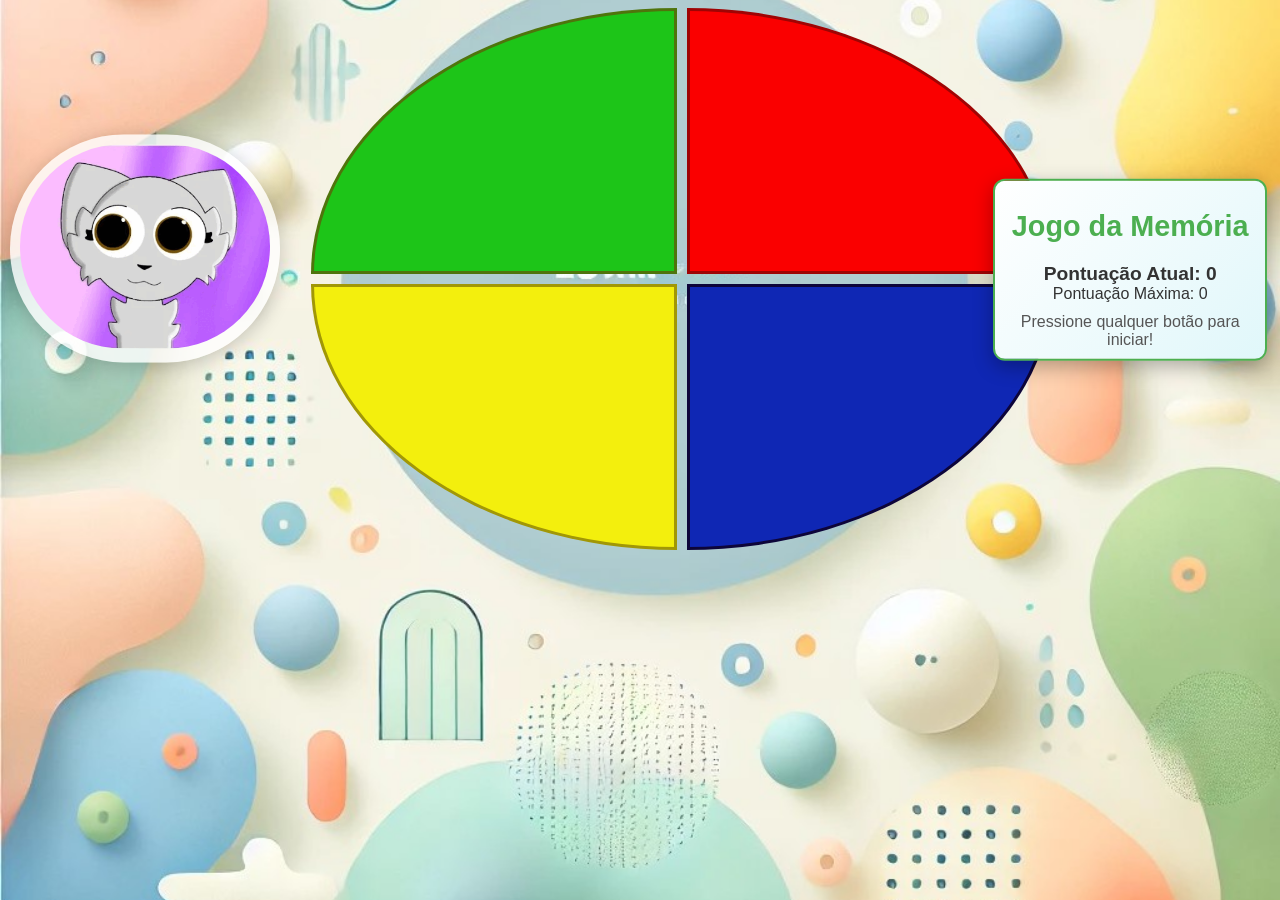
==== app/src/main/assets/aplicacoes/App2/index.html @ e1129f93 "implementacao weapp" ====
<!DOCTYPE html>
<html lang="pt-br">
<head>
    <meta charset="UTF-8">
    <meta name="viewport" content="width=device-width, initial-scale=1.0">
    <title>Jogo da Memória</title>
    <link rel="stylesheet" href="styles_memoria.css">
    <script>
       let sequence = [];
       let playerSequence = [];
       let score = 0;
       let highScore = 0;
       const INACTIVITY_TIME = 10000; // 10 segundos
       let inactivityTimer;
       const sounds = {
           1: new Audio('sounds/sound1.mp3'),
           2: new Audio('sounds/sound2.mp3'),
           3: new Audio('sounds/sound3.mp3'),
           4: new Audio('sounds/sound4.mp3'),
           start: new Audio('sounds/start.mp3'),
           error: new Audio('sounds/error.mp3')
       };

       let isGameStarted = false;

       document.addEventListener('DOMContentLoaded', () => {
           const buttons = document.querySelectorAll('.container > div');
           const scoreDisplay = document.getElementById('score');
           const highScoreDisplay = document.getElementById('high-score');
           const messageDisplay = document.getElementById('message');
           const imageElement = document.querySelector('.container0 img'); // Referência à imagem do gif

           messageDisplay.textContent = 'Pressione qualquer botão para iniciar!';

           resetInactivityTimer();

           function initializeGame() {
               if (!isGameStarted) {
                   isGameStarted = true;
                   resetInactivityTimer();
                   startGame();
               }
           }

           buttons.forEach(button => button.addEventListener('click', initializeGame));
           document.addEventListener('keydown', event => {
               if (['1', '2', '3', '4', '0', 'x', 'm'].includes(event.key)) {
                   initializeGame();
               }
           });

           function resetInactivityTimer() {
               clearTimeout(inactivityTimer);
               inactivityTimer = setTimeout(() => {
                   window.location.href = 'pagina1.html'; // Redireciona após inatividade
               }, INACTIVITY_TIME);
           }

           document.addEventListener('mousemove', resetInactivityTimer);
           document.addEventListener('click', resetInactivityTimer);
           document.addEventListener('keydown', resetInactivityTimer);

           function playSound(num) {
               if (sounds[num]) {
                   sounds[num].currentTime = 0;
                   sounds[num].play();
               }
           }

           function highlightButton(button) {
               button.classList.add('highlight');
               setTimeout(() => button.classList.remove('highlight'), 300);
           }

           function playButton(num) {
               const button = document.querySelector(`#button${num}`);
               if (button) {
                   highlightButton(button);
                   playSound(num);
               }
           }

           function startGame() {
               sequence = [];
               playerSequence = [];
               score = 0;
               updateScore();
               messageDisplay.textContent = 'Memorize a sequência!';
               setImage('img/gatinhogif.gif');
               playStartAnimation(() => nextRound());
           }

           function playStartAnimation(callback) {
               sounds.start.currentTime = 0;
               sounds.start.play();
               let delay = 200;
               buttons.forEach((button, index) => {
                   setTimeout(() => highlightButton(button), delay * (index + 1));
               });
               setTimeout(() => callback(), delay * buttons.length + 500);
           }

           function nextRound() {
               playerSequence = [];
               sequence.push(Math.floor(Math.random() * 4) + 1);
               messageDisplay.textContent = `Rodada ${sequence.length}`;
               setImage('img/gatinhogif.gif');
               playSequence();
           }

           function playSequence() {
               let delay = 500;
               sequence.forEach((num, index) => {
                   setTimeout(() => playButton(num), delay * (index + 1));
               });
               setTimeout(() => enablePlayerInput(), delay * sequence.length + 500);
           }

           function enablePlayerInput() {
               buttons.forEach(button => button.addEventListener('click', handlePlayerClick));
               document.addEventListener('keydown', handleKeyPress);
           }

           function disablePlayerInput() {
               buttons.forEach(button => button.removeEventListener('click', handlePlayerClick));
               document.removeEventListener('keydown', handleKeyPress);
           }

           function handlePlayerClick(event) {
               const button = event.target;
               const buttonNum = parseInt(button.id.replace('button', ''));
               if (!isNaN(buttonNum)) {
                   processPlayerInput(buttonNum);
               }
           }

           function handleKeyPress(event) {
               const key = event.key;
               let buttonNum;

               // Mapear teclas adicionais
               if (key === '1') buttonNum = 1;
               else if (key === '2' || key === '0') buttonNum = 2; // "2" ou "0" acionam o botão 2
               else if (key === '3' || key === 'x') buttonNum = 3; // "3" ou "x" acionam o botão 3
               else if (key === '4' || key === 'm') buttonNum = 4; // "4" ou "m" acionam o botão 4

               if (buttonNum) {
                   processPlayerInput(buttonNum);
               }
           }

           function processPlayerInput(num) {
               playerSequence.push(num);
               if (!checkPlayerSequence()) {
                   playErrorAnimation();
                   messageDisplay.textContent = 'Você errou! Reiniciando jogo...';
                   setImage('img/erro.jpeg');
                   disablePlayerInput();
                   setTimeout(() => startGame(), 3000);
                   return;
               }

               playButton(num);

               if (playerSequence.length === sequence.length) {
                   score++;
                   updateScore();
                   setImage('img/acerto.jpeg');
                   disablePlayerInput();
                   setTimeout(() => nextRound(), 1000);
               }
           }

           function checkPlayerSequence() {
               return playerSequence.every((num, index) => num === sequence[index]);
           }

           function playErrorAnimation() {
               sounds.error.play();
               buttons.forEach(button => button.classList.add('highlight'));
               setTimeout(() => buttons.forEach(button => button.classList.remove('highlight')), 500);
               updateHighScore();
           }

           function updateScore() {
               scoreDisplay.textContent = `Pontuação Atual: ${score}`;
           }

           function updateHighScore() {
               if (score > highScore) {
                   highScore = score;
               }
               highScoreDisplay.textContent = `Pontuação Máxima: ${highScore}`;
           }

           function setImage(imagePath) {
               imageElement.src = imagePath;
           }
       });
    </script>
</head>
<body>
    <div class="container_placar">
        <h1>Jogo da Memória</h1>
        <div id="score">Pontuação Atual: 0</div>
        <div id="high-score">Pontuação Máxima: 0</div>
        <div id="message"></div>
    </div>

    <div class="container">
        <div class="container1" id="button1"></div>
        <div class="container2" id="button2"></div>
        <div class="container3" id="button3"></div>
        <div class="container4" id="button4"></div>
    </div>

    <div class="container0">
        <img src="img/gatinhogif.gif" alt="">
    </div>
</body>
</html>
---- app/src/main/assets/aplicacoes/App2/styles_memoria.css ----
body{

    background-image: url("img/fundo.jpg"); /* Caminho para a imagem de fundo */
    background-size: cover; /* Ajusta a imagem para cobrir toda a área */
    background-repeat: no-repeat; /* Impede que a imagem se repita */
    background-position: center; /* Centraliza a imagem */
}

.container {
    display: grid;
    grid-template-columns: repeat(2, 1fr); /* 2 colunas com larguras iguais */
    gap: 10px; /* Espaço entre os itens */
    max-width: 10px; /* Largura máxima do contêiner */
    margin-left:24%; /* Ajuste da margem esquerda */
    
}

.container1 {
    width: 200px; /* Largura fixa do container */
    height: 100px; /* Altura fixa do container */
    text-align: center;
    padding: 80px;
    border: 3px solid #4f740c;
    background-color: #1dc518;
    border-radius: 100% 0 0 0; /* Formato de quarto de círculo */
    display: flex; /* Usando Flexbox */
    flex-direction: column; /* Alinha itens na coluna */
    justify-content: center; /* Centraliza verticalmente */
    align-items: center; /* Centraliza horizontalmente */
}

.container1 img {
    width: 60%; /* Ajusta a largura da imagem para ocupar 100% do container */
    max-width: 500px; /* Largura máxima da imagem */
    height: auto; /* Mantém a proporção da imagem */
    border: 5px solid #ffffff; /* Borda branca ao redor da imagem */
    border-radius: 10%; /* Bordas arredondadas */
    box-shadow: 0 4px 10px rgba(0, 0, 0, 0.3); /* Sombra sutil */
    margin-top: 20px; /* Espaçamento acima da imagem */
}


.container2 {
    width: 200px; /* Largura fixa do container */
    height: 100px; /* Altura fixa do container */
    text-align: center;
    padding: 80px;
    border: 3px solid hsl(0, 95%, 32%);
    background-color: hsl(0, 100%, 49%);
    border-radius: 0 100% 0 0; /* Formato de quarto de círculo */
    display: flex; /* Usando Flexbox */
    flex-direction: column; /* Alinha itens na coluna */
    justify-content: center; /* Centraliza verticalmente */
    align-items: center; /* Centraliza horizontalmente */
}

.container2 img {
    width: 60%; /* Ajusta a largura da imagem para ocupar 100% do container */
    max-width: 500px; /* Largura máxima da imagem */
    height: auto; /* Mantém a proporção da imagem */
    border: 5px solid #ffffff; /* Borda branca ao redor da imagem */
    border-radius: 10%; /* Bordas arredondadas */
    box-shadow: 0 4px 10px rgba(0, 0, 0, 0.3); /* Sombra sutil */
    margin-top: 20px; /* Espaçamento acima da imagem */
}


.container3 {
    width: 200px; /* Largura fixa do container */
    height: 100px; /* Altura fixa do container */
    text-align: center;
    padding: 80px;
    border: 3px solid #a19706;
    background-color: #f3ef0d;
    border-radius: 0 0 0 100%; /* Formato de quarto de círculo */
    display: flex; /* Usando Flexbox */
    flex-direction: column; /* Alinha itens na coluna */
    justify-content: center; /* Centraliza verticalmente */
    align-items: center; /* Centraliza horizontalmente */
}

.container3 img {
    width: 60%; /* Ajusta a largura da imagem para ocupar 100% do container */
    max-width: 500px; /* Largura máxima da imagem */
    height: auto; /* Mantém a proporção da imagem */
    border: 5px solid #ffffff; /* Borda branca ao redor da imagem */
    border-radius: 10%; /* Bordas arredondadas */
    box-shadow: 0 4px 10px rgba(0, 0, 0, 0.3); /* Sombra sutil */
    margin-top: 20px; /* Espaçamento acima da imagem */
}


.container4 {
    width: 200px; /* Largura fixa do container */
    height: 100px; /* Altura fixa do container */
    text-align: center;
    padding: 80px;
    border: 3px solid #0d053a;
    background-color: #0f27b4;
    border-radius: 0 0 100% 0; /* Formato de quarto de círculo */
    display: flex; /* Usando Flexbox */
    flex-direction: column; /* Alinha itens na coluna */
    justify-content: center; /* Centraliza verticalmente */
    align-items: center; /* Centraliza horizontalmente */
}

.container4 img {
    width: 60%; /* Ajusta a largura da imagem para ocupar 100% do container */
    max-width: 500px; /* Largura máxima da imagem */
    height: auto; /* Mantém a proporção da imagem */
    border: 5px solid #ffffff; /* Borda branca ao redor da imagem */
    border-radius: 10%; /* Bordas arredondadas */
    box-shadow: 0 4px 10px rgba(0, 0, 0, 0.3); /* Sombra sutil */
    margin-top: 20px; /* Espaçamento acima da imagem */
}


.container0 {
    position: absolute;
    top: 20%;
    left: 5%;
    transform: translate(-20%, -20%);
    z-index: 10; 
    background-color: rgba(255, 255, 255, 0.8); 
    padding: 10px; 
    border-radius: 150px;
    overflow: hidden; 
    width: 250px; /* Largura fixa */
    max-width: 80%; /* Largura máxima */
    max-height: 400px; /* Limite de altura */
    overflow-y: auto; /* Rolagem vertical */
    box-shadow: 0 4px 20px rgba(0, 0, 0, 0.2); /* Sombra */
}


.container0 img {
    width: 100%;
    object-fit: cover; /* Garante que a imagem preencha o contêiner sem distorção */
    border-radius: 150px; /* Mantém o arredondamento da imagem */
}

.container_placar {
    position: absolute;
    top: 30%; /* Alinha na mesma altura do container0 */
    right: 1%; /* Ajusta para mover mais à direita */
    transform: translate(0, -50%); /* Mantém a centralização vertical */
    z-index: 10; 
    background-color: rgba(255, 255, 255, 0.9); /* Opacidade ligeiramente maior para o fundo */
    padding: 10px; /* Menos espaçamento interno */
    border-radius: 12px; /* Bordas mais suaves */
    box-shadow: 0 6px 20px rgba(0, 0, 0, 0.3); /* Sombra mais sutil e com maior desfoque */
    width: 250px; /* Largura ajustada para menor tamanho */
    max-width: 90%; /* Largura máxima para não ultrapassar a tela */
    max-height: 300px; /* Limite de altura para um tamanho mais compacto */
    overflow-y: auto; /* Rolagem vertical */
    background: linear-gradient(135deg, #ffffff, #e0f7fa); /* Gradiente suave de fundo */
    font-family: 'Arial', sans-serif; /* Fonte mais legível */
    color: #333; /* Cor de texto mais contrastante */
    border: 2px solid #4caf50; /* Borda com cor verde, para destaque */
    text-align: center; /* Centraliza o conteúdo */
    transition: transform 0.3s ease, box-shadow 0.3s ease; /* Transições suaves ao interagir */
}

.container_placar:hover {
    transform: translate(0, -55%); /* Efeito de subida suave ao passar o mouse */
    box-shadow: 0 8px 25px rgba(0, 0, 0, 0.4); /* Aumenta a sombra ao passar o mouse */
}

.container_placar h1 {
    font-size: 1.8rem; /* Tamanho de fonte maior para o título */
    color: #4caf50; /* Cor de título em verde */
    margin-bottom: 10px; /* Espaço abaixo do título */
}

.container_placar #score {
    font-size: 1.2rem; /* Aumenta o tamanho da pontuação */
    font-weight: bold; /* Deixa a pontuação em negrito */
    margin-top: 20px; /* Espaço acima da pontuação */
}

.container_placar #message {
    font-size: 1rem;
    margin-top: 10px; /* Espaço acima da mensagem */
    color: #555; /* Cor mais suave para a mensagem */
}




.button {
    display: inline-block;
    padding: 10px 20px;
    margin: 5px;
    text-decoration: none;
    color: white;
    background-color: #4CAF50;
    border-radius: 5px;
}

.highlight {
    animation: highlight-animation 0.5s forwards; /* Duração e execução da animação */
}

@keyframes highlight-animation {
    0% {
        background-color: rgba(255, 255, 0, 0.5); /* Cor de fundo inicial (amarelo claro) */
        transform: scale(1); /* Tamanho inicial */
    }
    50% {
        background-color: rgb(255, 217, 0); /* Cor de fundo intermediária */
        transform: scale(1.05); /* Aumenta ligeiramente o tamanho */
    }
    100% {
        background-color: #1dc518; /* Cor de fundo original */
        transform: scale(1); /* Retorna ao tamanho original */
    }
}
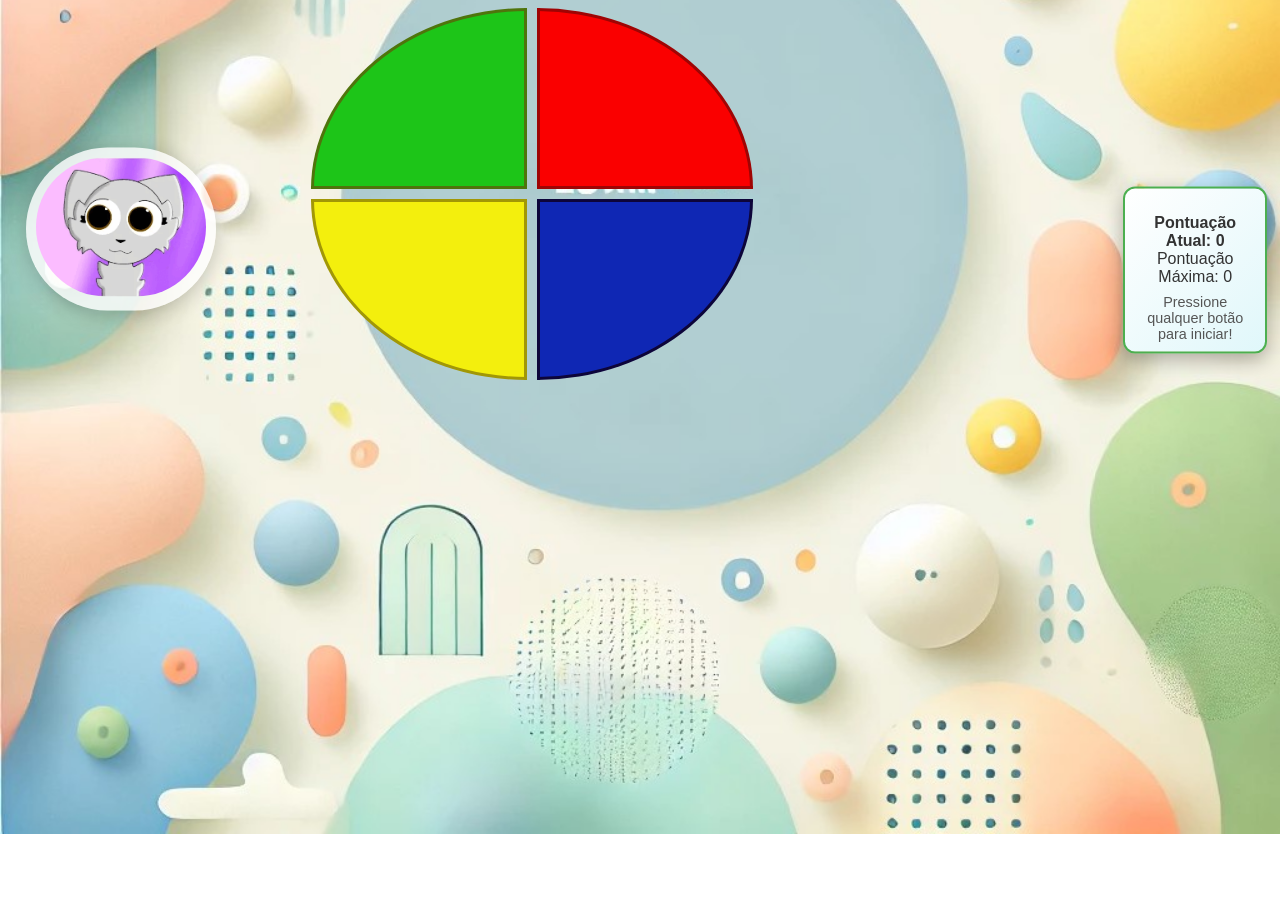
==== commit eedf339c: "Ajustes de tela para jogo da memoria html" ====
--- a/app/src/main/assets/aplicacoes/App2/index.html
+++ b/app/src/main/assets/aplicacoes/App2/index.html
@@ -201,7 +201,6 @@
 </head>
 <body>
     <div class="container_placar">
-        <h1>Jogo da Memória</h1>
         <div id="score">Pontuação Atual: 0</div>
         <div id="high-score">Pontuação Máxima: 0</div>
         <div id="message"></div>
--- a/app/src/main/assets/aplicacoes/App2/styles_memoria.css
+++ b/app/src/main/assets/aplicacoes/App2/styles_memoria.css
@@ -12,12 +12,12 @@
     gap: 10px; /* Espaço entre os itens */
     max-width: 10px; /* Largura máxima do contêiner */
     margin-left:24%; /* Ajuste da margem esquerda */
-    
+
 }
 
 .container1 {
-    width: 200px; /* Largura fixa do container */
-    height: 100px; /* Altura fixa do container */
+    width: 50px; /* Largura fixa do container */
+    height: 15px; /* Altura fixa do container */
     text-align: center;
     padding: 80px;
     border: 3px solid #4f740c;
@@ -41,8 +41,8 @@
 
 
 .container2 {
-    width: 200px; /* Largura fixa do container */
-    height: 100px; /* Altura fixa do container */
+    width: 50px; /* Largura fixa do container */
+    height: 15px; /* Altura fixa do container */
     text-align: center;
     padding: 80px;
     border: 3px solid hsl(0, 95%, 32%);
@@ -66,8 +66,8 @@
 
 
 .container3 {
-    width: 200px; /* Largura fixa do container */
-    height: 100px; /* Altura fixa do container */
+    width: 50px; /* Largura fixa do container */
+    height: 15px; /* Altura fixa do container */
     text-align: center;
     padding: 80px;
     border: 3px solid #a19706;
@@ -91,8 +91,8 @@
 
 
 .container4 {
-    width: 200px; /* Largura fixa do container */
-    height: 100px; /* Altura fixa do container */
+    width: 50px; /* Largura fixa do container */
+    height: 15px; /* Altura fixa do container */
     text-align: center;
     padding: 80px;
     border: 3px solid #0d053a;
@@ -120,12 +120,12 @@
     top: 20%;
     left: 5%;
     transform: translate(-20%, -20%);
-    z-index: 10; 
-    background-color: rgba(255, 255, 255, 0.8); 
-    padding: 10px; 
+    z-index: 10;
+    background-color: rgba(255, 255, 255, 0.8);
+    padding: 10px;
     border-radius: 150px;
-    overflow: hidden; 
-    width: 250px; /* Largura fixa */
+    overflow: hidden;
+    width: 170px; /* Largura fixa */
     max-width: 80%; /* Largura máxima */
     max-height: 400px; /* Limite de altura */
     overflow-y: auto; /* Rolagem vertical */
@@ -140,78 +140,76 @@
 }
 
 .container_placar {
-    position: absolute;
-    top: 30%; /* Alinha na mesma altura do container0 */
-    right: 1%; /* Ajusta para mover mais à direita */
-    transform: translate(0, -50%); /* Mantém a centralização vertical */
-    z-index: 10; 
-    background-color: rgba(255, 255, 255, 0.9); /* Opacidade ligeiramente maior para o fundo */
-    padding: 10px; /* Menos espaçamento interno */
-    border-radius: 12px; /* Bordas mais suaves */
-    box-shadow: 0 6px 20px rgba(0, 0, 0, 0.3); /* Sombra mais sutil e com maior desfoque */
-    width: 250px; /* Largura ajustada para menor tamanho */
-    max-width: 90%; /* Largura máxima para não ultrapassar a tela */
-    max-height: 300px; /* Limite de altura para um tamanho mais compacto */
-    overflow-y: auto; /* Rolagem vertical */
-    background: linear-gradient(135deg, #ffffff, #e0f7fa); /* Gradiente suave de fundo */
-    font-family: 'Arial', sans-serif; /* Fonte mais legível */
-    color: #333; /* Cor de texto mais contrastante */
-    border: 2px solid #4caf50; /* Borda com cor verde, para destaque */
-    text-align: center; /* Centraliza o conteúdo */
-    transition: transform 0.3s ease, box-shadow 0.3s ease; /* Transições suaves ao interagir */
-}
-
-.container_placar:hover {
-    transform: translate(0, -55%); /* Efeito de subida suave ao passar o mouse */
-    box-shadow: 0 8px 25px rgba(0, 0, 0, 0.4); /* Aumenta a sombra ao passar o mouse */
-}
-
-.container_placar h1 {
-    font-size: 1.8rem; /* Tamanho de fonte maior para o título */
-    color: #4caf50; /* Cor de título em verde */
-    margin-bottom: 10px; /* Espaço abaixo do título */
-}
-
-.container_placar #score {
-    font-size: 1.2rem; /* Aumenta o tamanho da pontuação */
-    font-weight: bold; /* Deixa a pontuação em negrito */
-    margin-top: 20px; /* Espaço acima da pontuação */
-}
-
-.container_placar #message {
-    font-size: 1rem;
-    margin-top: 10px; /* Espaço acima da mensagem */
-    color: #555; /* Cor mais suave para a mensagem */
-}
-
-
-
-
-.button {
-    display: inline-block;
-    padding: 10px 20px;
-    margin: 5px;
-    text-decoration: none;
-    color: white;
-    background-color: #4CAF50;
-    border-radius: 5px;
-}
-
-.highlight {
-    animation: highlight-animation 0.5s forwards; /* Duração e execução da animação */
-}
-
-@keyframes highlight-animation {
-    0% {
-        background-color: rgba(255, 255, 0, 0.5); /* Cor de fundo inicial (amarelo claro) */
-        transform: scale(1); /* Tamanho inicial */
-    }
-    50% {
-        background-color: rgb(255, 217, 0); /* Cor de fundo intermediária */
-        transform: scale(1.05); /* Aumenta ligeiramente o tamanho */
-    }
-    100% {
-        background-color: #1dc518; /* Cor de fundo original */
-        transform: scale(1); /* Retorna ao tamanho original */
-    }
-}
+     position: absolute;
+     top: 30%; /* Alinha na mesma altura do container0 */
+     right: 1%; /* Ajusta para mover mais à direita */
+     transform: translate(0, -50%); /* Mantém a centralização vertical */
+     z-index: 10;
+     background-color: rgba(255, 255, 255, 0.9); /* Opacidade ligeiramente maior para o fundo */
+     padding: 10px; /* Menos espaçamento interno */
+     border-radius: 12px; /* Bordas mais suaves */
+     box-shadow: 0 6px 20px rgba(0, 0, 0, 0.3); /* Sombra mais sutil e com maior desfoque */
+     width: 120px; /* Largura ajustada para menor tamanho */
+     max-width: 60%; /* Largura máxima para não ultrapassar a tela */
+     max-height: 150px; /* Limite de altura para um tamanho mais compacto */
+     overflow-y: auto; /* Rolagem vertical */
+     background: linear-gradient(135deg, #ffffff, #e0f7fa); /* Gradiente suave de fundo */
+     font-family: 'Arial', sans-serif; /* Fonte mais legível */
+     color: #333; /* Cor de texto mais contrastante */
+     border: 2px solid #4caf50; /* Borda com cor verde, para destaque */
+     text-align: center; /* Centraliza o conteúdo */
+     transition: transform 0.3s ease, box-shadow 0.3s ease; /* Transições suaves ao interagir */
+ }
+
+ .container_placar:hover {
+     transform: translate(0, -55%); /* Efeito de subida suave ao passar o mouse */
+     box-shadow: 0 8px 25px rgba(0, 0, 0, 0.4); /* Aumenta a sombra ao passar o mouse */
+ }
+
+ .container_placar h1 {
+     font-size: 1.5rem; /* Reduz tamanho da fonte do título */
+     color: #4caf50; /* Cor de título em verde */
+     margin-bottom: 8px; /* Espaço abaixo do título */
+ }
+
+ .container_placar #score {
+     font-size: 1rem; /* Reduz tamanho da fonte da pontuação */
+     font-weight: bold; /* Deixa a pontuação em negrito */
+     margin-top: 15px; /* Espaço acima da pontuação */
+ }
+
+ .container_placar #message {
+     font-size: 0.9rem; /* Reduz tamanho da fonte da mensagem */
+     margin-top: 8px; /* Espaço acima da mensagem */
+     color: #555; /* Cor mais suave para a mensagem */
+ }
+
+ .button {
+     display: inline-block;
+     padding: 8px 16px; /* Reduz tamanho do botão */
+     margin: 5px;
+     text-decoration: none;
+     color: white;
+     background-color: #4CAF50;
+     border-radius: 5px;
+     font-size: 0.9rem; /* Reduz tamanho da fonte do botão */
+ }
+
+ .highlight {
+     animation: highlight-animation 0.5s forwards; /* Duração e execução da animação */
+ }
+
+ @keyframes highlight-animation {
+     0% {
+         background-color: rgba(255, 255, 0, 0.5); /* Cor de fundo inicial (amarelo claro) */
+         transform: scale(1); /* Tamanho inicial */
+     }
+     50% {
+         background-color: rgb(255, 217, 0); /* Cor de fundo intermediária */
+         transform: scale(1.05); /* Aumenta ligeiramente o tamanho */
+     }
+     100% {
+         background-color: #1dc518; /* Cor de fundo original */
+         transform: scale(1); /* Retorna ao tamanho original */
+     }
+ }
